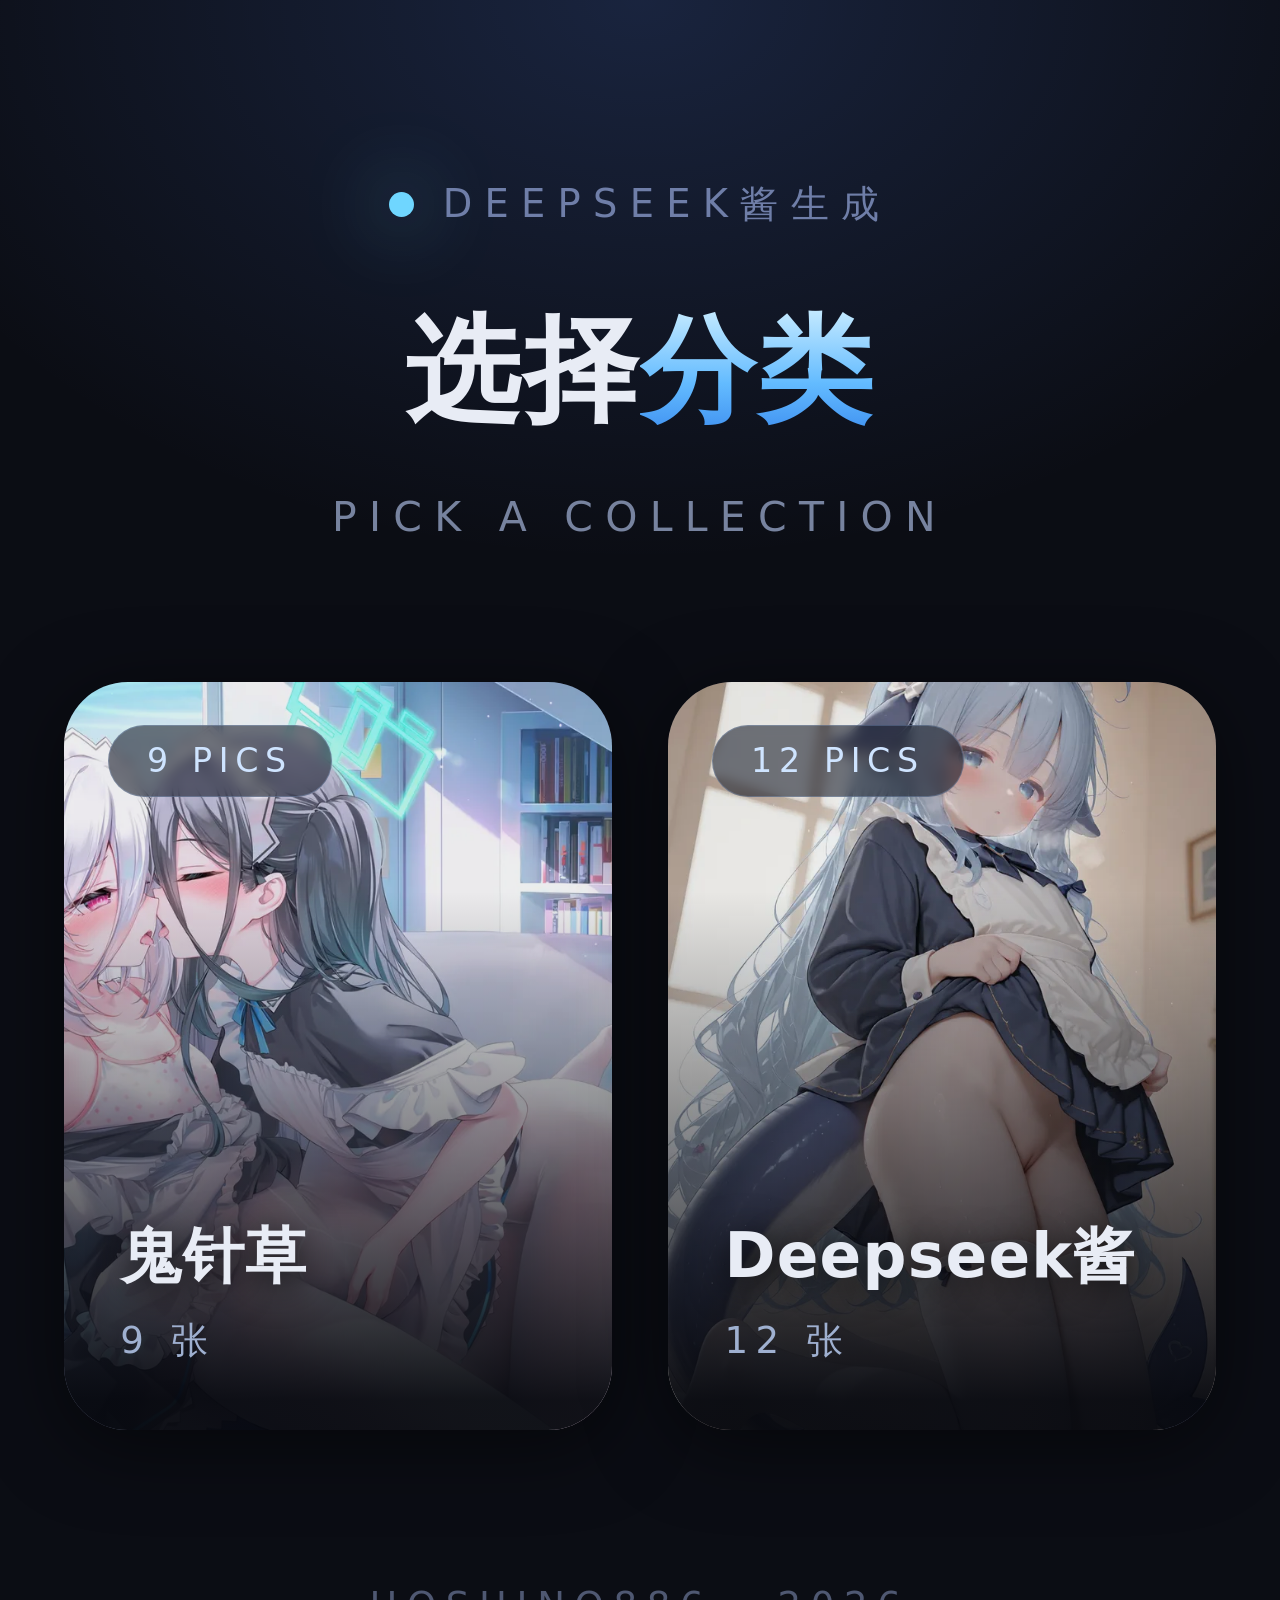
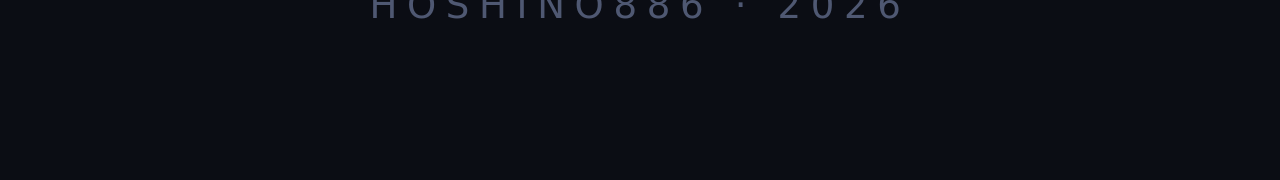
==== categories.html @ a4fedec9 "fx js v8" ====
<!doctype html>
<html lang="zh-CN">
<head>
<meta charset="utf-8">
<meta name="viewport" content="width=device-width, initial-scale=1, viewport-fit=cover">
<meta name="theme-color" content="#0b0d14">
<title>选择分类 · Deepseek酱生成</title>
<style>
  *{margin:0;padding:0;box-sizing:border-box}
  html,body{min-height:100%}
  body{
    min-height:100vh;
    background:#0b0d14;color:#e8ecf5;
    font-family:"PingFang SC","Noto Sans SC",system-ui,sans-serif;
    display:flex;flex-direction:column;justify-content:center;
    padding:14vw 5vw 12vw;
    background-image:radial-gradient(90% 45% at 50% 0%, rgba(90,140,255,.18), transparent 70%);
    background-repeat:no-repeat;
  }

  header{text-align:center;margin-bottom:11vw}
  .dotline{
    display:inline-flex;align-items:center;gap:2.2vw;
    font-size:3vw;letter-spacing:.32em;color:#6f7ea8;text-transform:uppercase;
    margin-bottom:5vw;
  }
  .dot{width:2vw;height:2vw;border-radius:50%;background:#6fd6ff;box-shadow:0 0 6vw rgba(111,214,255,.9);animation:pulse 2.2s infinite}
  @keyframes pulse{50%{opacity:.3}}
  h1{font-size:9vw;font-weight:800;letter-spacing:.02em}
  h1 .hl{background:linear-gradient(180deg,#cdeeff,#63bbff 60%,#3d8ef0);-webkit-background-clip:text;background-clip:text;color:transparent}
  .sub{margin-top:3.4vw;font-size:3.2vw;letter-spacing:.3em;color:#77839f;text-transform:uppercase}

  .cats{display:grid;grid-template-columns:1fr 1fr;gap:4.4vw}
  .cat{
    position:relative;display:block;text-decoration:none;color:inherit;
    aspect-ratio:3/4.1;border-radius:5vw;overflow:hidden;
    background:#151b28;
    box-shadow:0 1.2vw 6vw rgba(0,0,0,.5);
    transition:transform .18s ease;
  }
  .cat:active{transform:scale(.97)}
  .cat img{position:absolute;inset:0;width:100%;height:100%;object-fit:cover;opacity:.92}
  .cat .mask{position:absolute;inset:0;background:linear-gradient(0deg,rgba(4,6,12,.94) 4%,rgba(4,6,12,.35) 46%,transparent 72%)}
  .cat .txt{position:absolute;left:0;right:0;bottom:0;padding:0 4.4vw 5vw}
  .cat .nm{font-size:4.8vw;font-weight:800;letter-spacing:.02em;text-shadow:0 .5vw 3vw rgba(0,0,0,.8)}
  .cat .num{margin-top:1.4vw;font-size:2.9vw;letter-spacing:.2em;color:#9fb0d0}
  .cat .tag{
    position:absolute;top:3.4vw;left:3.4vw;
    font-size:2.6vw;letter-spacing:.2em;color:#cfe4ff;
    background:rgba(10,16,30,.55);border:1px solid rgba(160,200,255,.25);
    padding:1.2vw 3vw;border-radius:99px;backdrop-filter:blur(6px);
  }

  footer{margin-top:12vw;text-align:center;font-size:2.9vw;letter-spacing:.26em;color:#4f5872}
</style>
<link rel="stylesheet" href="fx.css?v=5">
</head>
<body>
  <header>
    <div class="dotline"><span class="dot"></span><span>Deepseek酱生成</span></div>
    <h1>选择<span class="hl">分类</span></h1>
    <p class="sub">Pick a collection</p>
  </header>

  <div class="cats">
    <a class="cat" href="gallery.html">
      <img src="gallery/01.webp" alt="鬼针草">
      <div class="mask"></div>
      <span class="tag">9 PICS</span>
      <div class="txt">
        <div class="nm">鬼针草</div>
        <div class="num">9 张</div>
      </div>
    </a>

    <a class="cat" href="deepseek.html">
      <img src="deepseek/01.webp" alt="Deepseek酱">
      <div class="mask"></div>
      <span class="tag">12 PICS</span>
      <div class="txt">
        <div class="nm">Deepseek酱</div>
        <div class="num">12 张</div>
      </div>
    </a>
  </div>

  <footer>HOSHINO886 · 2026</footer>
<script src="fx.js?v=8"></script>
</body>
</html>
---- fx.css ----
/* 彻底禁用移动端点击高亮 */
*{ -webkit-tap-highlight-color: transparent !important; }

/* 禁止长按选中文字；但图片仍允许长按保存 */
*{
  -webkit-user-select: none;
     -moz-user-select: none;
          user-select: none;
}
img{
  -webkit-user-select: auto;
          user-select: auto;
  -webkit-touch-callout: default;
}
input, textarea{
  -webkit-user-select: text;
          user-select: text;
}

/* 点击星芒 */
.fx-star{
  position:fixed;z-index:9999;
  width:7px;height:7px;margin:-3.5px 0 0 -3.5px;
  border-radius:50%;pointer-events:none;
  background:radial-gradient(circle, #ffffff 0%, rgba(190,235,255,.95) 38%, rgba(120,195,255,0) 72%);
  box-shadow:0 0 8px 2px rgba(150,215,255,.85), 0 0 18px 5px rgba(90,170,255,.35);
  animation:fxStar .55s ease-out forwards;
}
@keyframes fxStar{
  0%{transform:scale(.3);opacity:0}
  22%{transform:scale(1.15);opacity:1}
  45%{transform:scale(.9);opacity:.9}
  100%{transform:scale(.15);opacity:0}
}

/* 滑动星点 */
.fx-spark{
  position:fixed;z-index:9998;
  width:4px;height:4px;margin:-2px 0 0 -2px;
  border-radius:50%;pointer-events:none;
  background:radial-gradient(circle, #fff 0%, rgba(180,230,255,.9) 45%, rgba(120,195,255,0) 75%);
  box-shadow:0 0 5px 1px rgba(150,215,255,.75);
  animation:fxSpark .58s cubic-bezier(.2,.7,.3,1) forwards;
}
@keyframes fxSpark{
  0%{transform:translate(0,0) scale(.6);opacity:0}
  15%{transform:translate(calc(var(--dx) * .15), calc(var(--dy) * .15)) scale(1);opacity:1}
  100%{transform:translate(var(--dx), var(--dy)) scale(.15);opacity:0}
}

/* 滑动光带（canvas 绘制，连续不发黑） */
.fx-canvas{
  position:fixed;inset:0;
  z-index:9997;pointer-events:none;
  width:100%;height:100%;
}
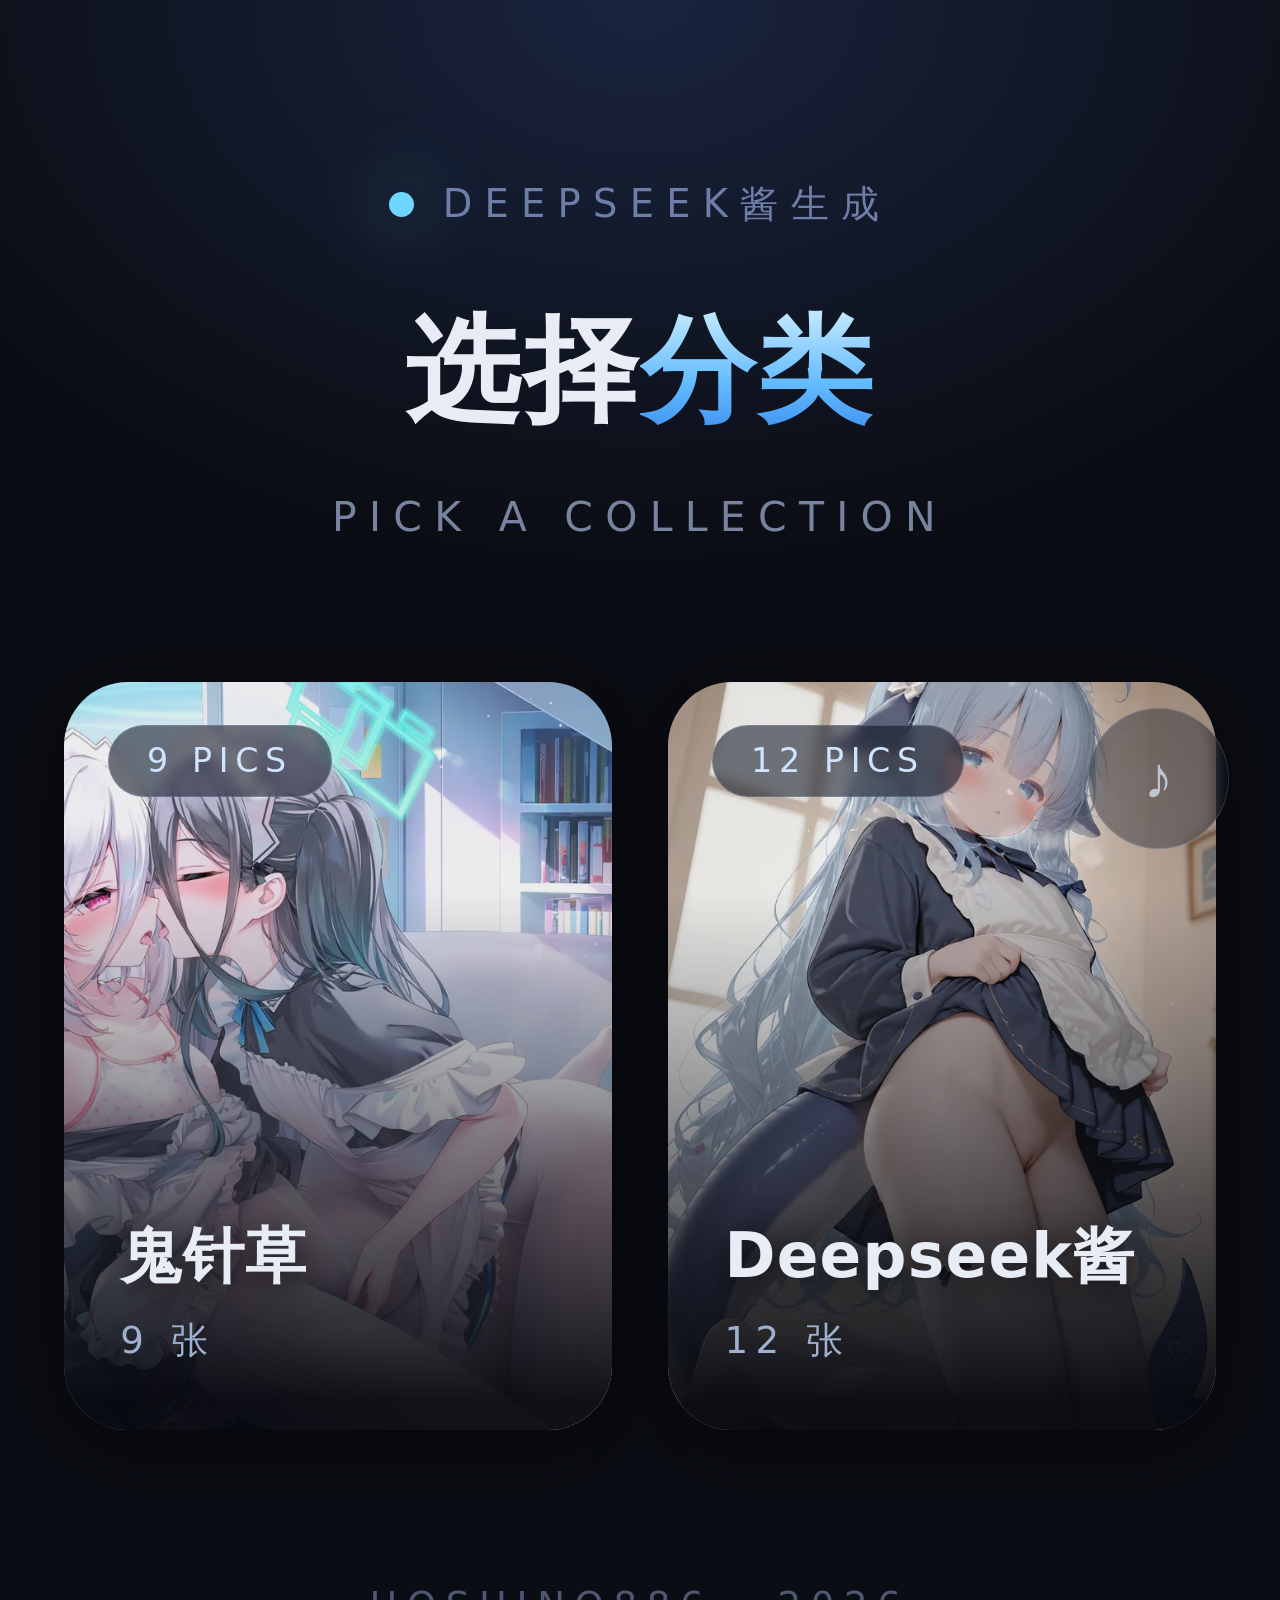
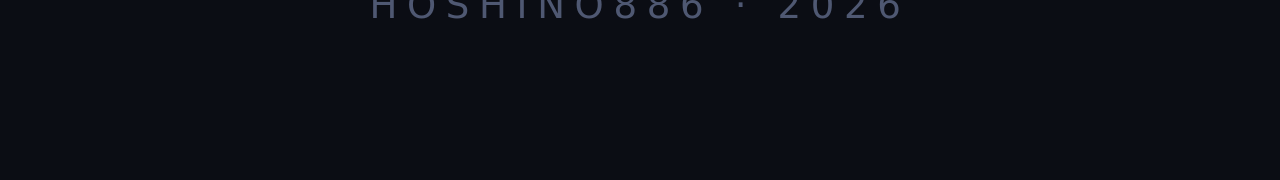
==== commit 642b7020: "fx v14" ====
--- a/categories.html
+++ b/categories.html
@@ -53,7 +53,7 @@
 
   footer{margin-top:12vw;text-align:center;font-size:2.9vw;letter-spacing:.26em;color:#4f5872}
 </style>
-<link rel="stylesheet" href="fx.css?v=5">
+<link rel="stylesheet" href="fx.css?v=14">
 </head>
 <body>
   <header>
@@ -85,6 +85,6 @@
   </div>
 
   <footer>HOSHINO886 · 2026</footer>
-<script src="fx.js?v=8"></script>
+<script src="fx.js?v=14"></script>
 </body>
 </html>
--- a/fx.css
+++ b/fx.css
@@ -54,3 +54,21 @@
   z-index:9997;pointer-events:none;
   width:100%;height:100%;
 }
+
+/* 背景音乐按钮 */
+.fx-music{
+  position:fixed;right:4vw;bottom:4vw;z-index:40;
+  width:11vw;height:11vw;min-width:38px;min-height:38px;
+  border-radius:50%;padding:0;
+  border:1px solid rgba(160,200,255,.3);
+  background:rgba(12,18,32,.6);
+  -webkit-backdrop-filter:blur(8px);backdrop-filter:blur(8px);
+  color:#cfe4ff;font-size:4.6vw;line-height:1;
+  display:flex;align-items:center;justify-content:center;
+  cursor:pointer;opacity:.6;
+  transition:opacity .2s, background .2s, box-shadow .2s;
+}
+.fx-music.on{
+  opacity:1;background:rgba(40,90,160,.72);
+  box-shadow:0 0 4vw rgba(90,170,255,.55);
+}
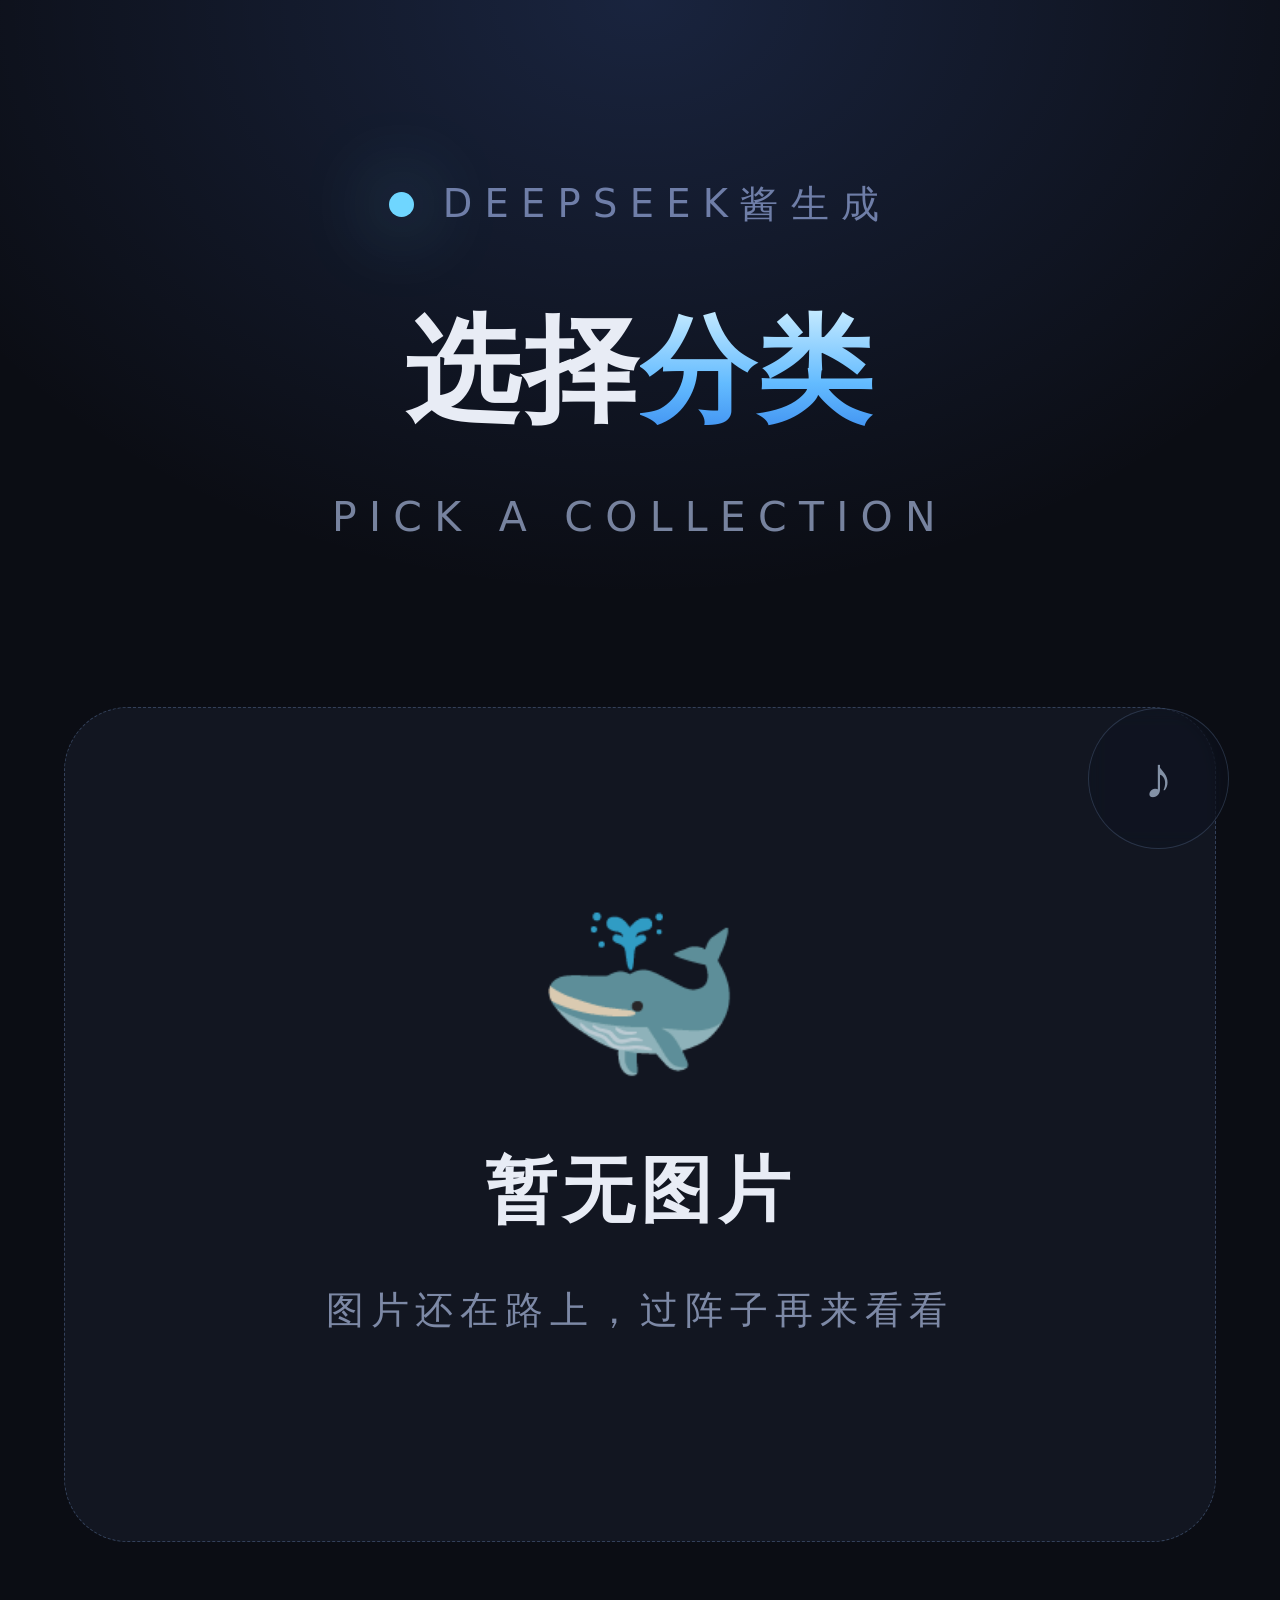
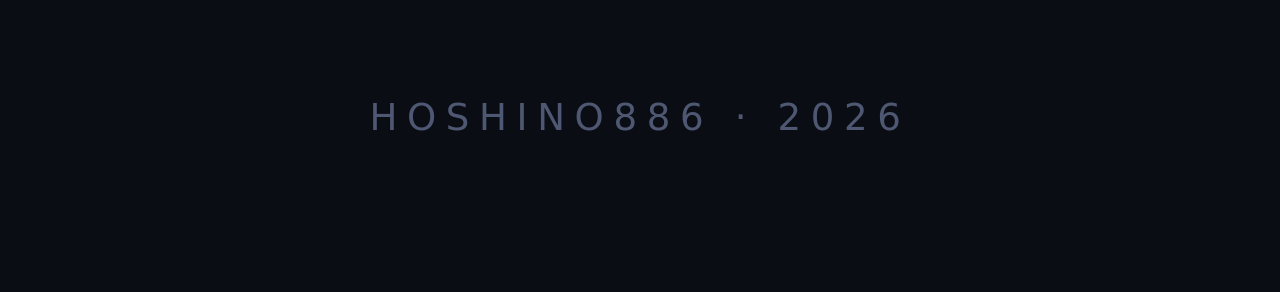
==== commit bd529e3a: "改 categories.html" ====
--- a/categories.html
+++ b/categories.html
@@ -51,6 +51,12 @@
     padding:1.2vw 3vw;border-radius:99px;backdrop-filter:blur(6px);
   }
 
+  .empty{margin:2vw 0 0;padding:16vw 6vw;text-align:center;border-radius:5vw;
+    background:rgba(21,27,40,.72);border:1px dashed rgba(140,175,235,.28)}
+  .empty .ico{font-size:13vw;line-height:1;margin-bottom:5vw;opacity:.85}
+  .empty p{font-size:5.6vw;font-weight:800;letter-spacing:.08em}
+  .empty small{display:block;margin-top:3.6vw;font-size:3vw;letter-spacing:.18em;color:#7d89a6}
+
   footer{margin-top:12vw;text-align:center;font-size:2.9vw;letter-spacing:.26em;color:#4f5872}
 </style>
 <link rel="stylesheet" href="fx.css?v=14">
@@ -62,26 +68,10 @@
     <p class="sub">Pick a collection</p>
   </header>
 
-  <div class="cats">
-    <a class="cat" href="gallery.html">
-      <img src="gallery/01.webp" alt="鬼针草">
-      <div class="mask"></div>
-      <span class="tag">9 PICS</span>
-      <div class="txt">
-        <div class="nm">鬼针草</div>
-        <div class="num">9 张</div>
-      </div>
-    </a>
-
-    <a class="cat" href="deepseek.html">
-      <img src="deepseek/01.webp" alt="Deepseek酱">
-      <div class="mask"></div>
-      <span class="tag">12 PICS</span>
-      <div class="txt">
-        <div class="nm">Deepseek酱</div>
-        <div class="num">12 张</div>
-      </div>
-    </a>
+  <div class="empty">
+    <div class="ico">🐳</div>
+    <p>暂无图片</p>
+    <small>图片还在路上，过阵子再来看看</small>
   </div>
 
   <footer>HOSHINO886 · 2026</footer>
